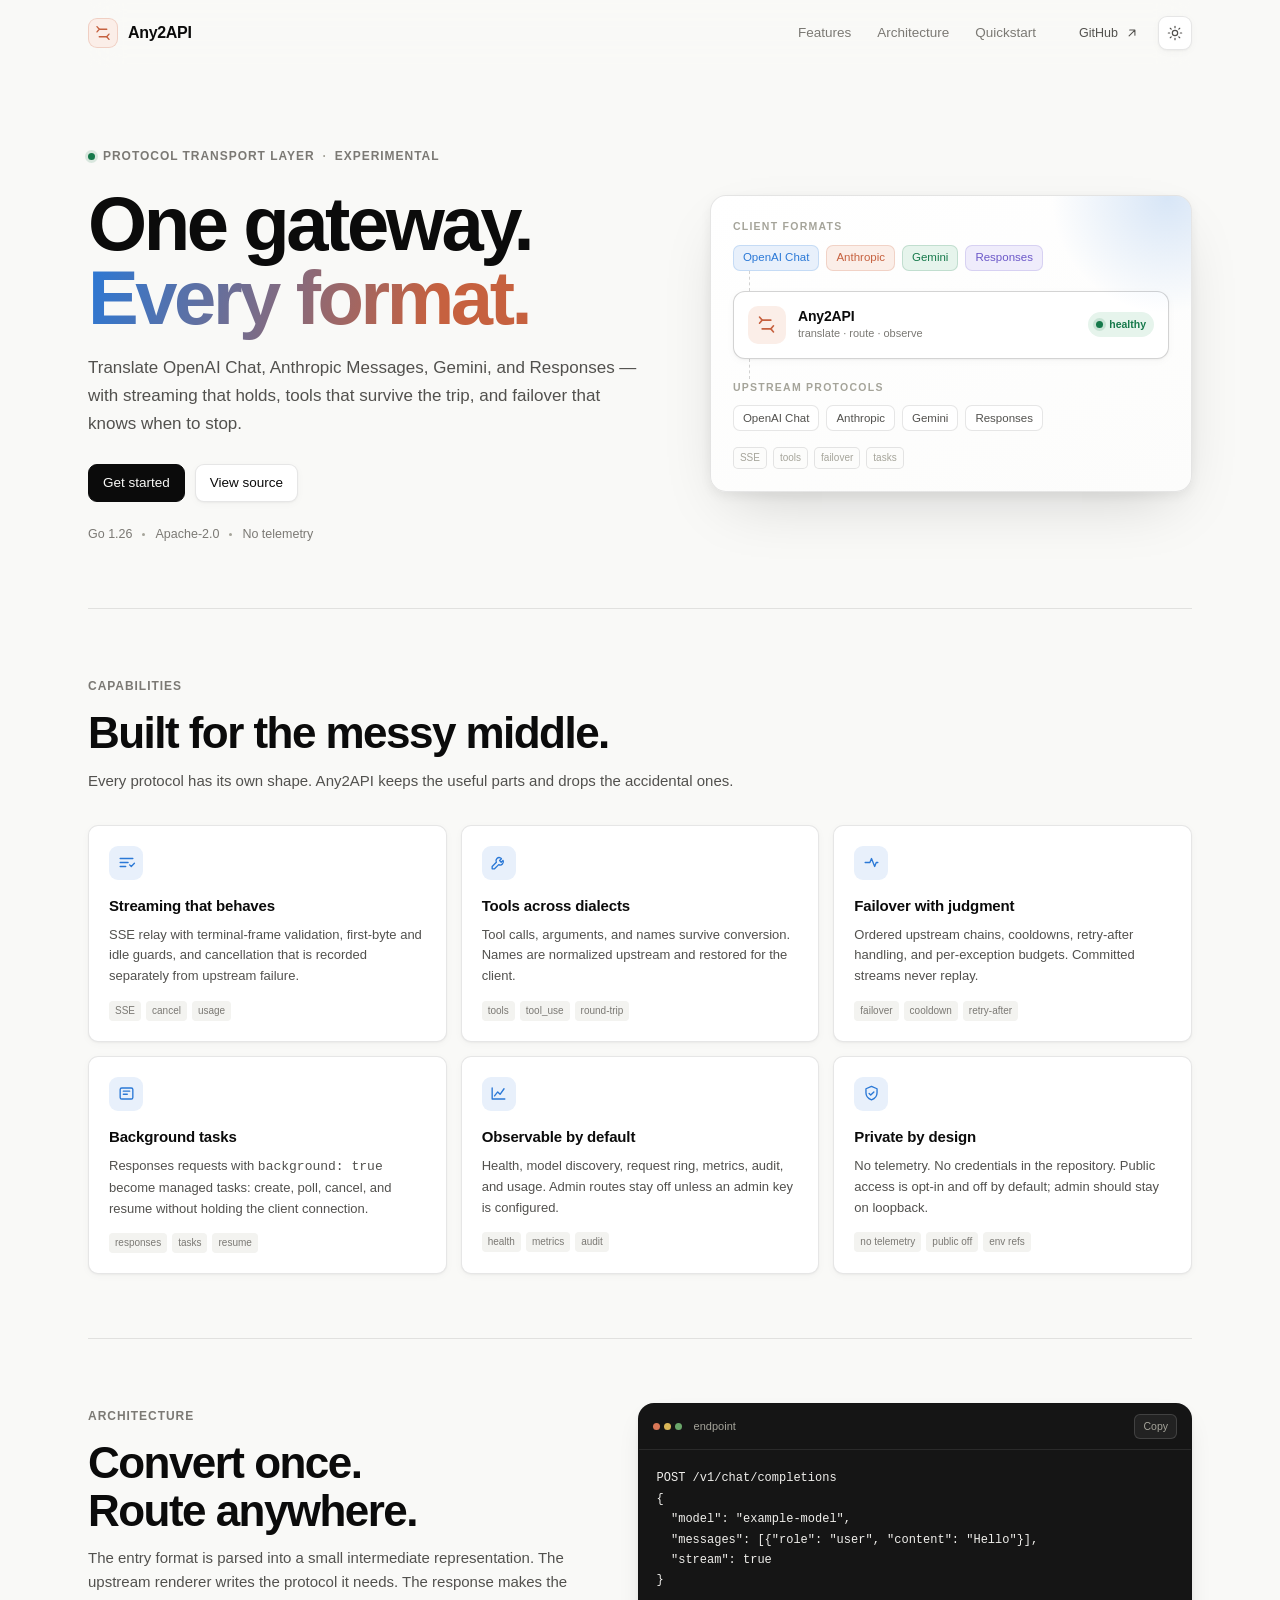
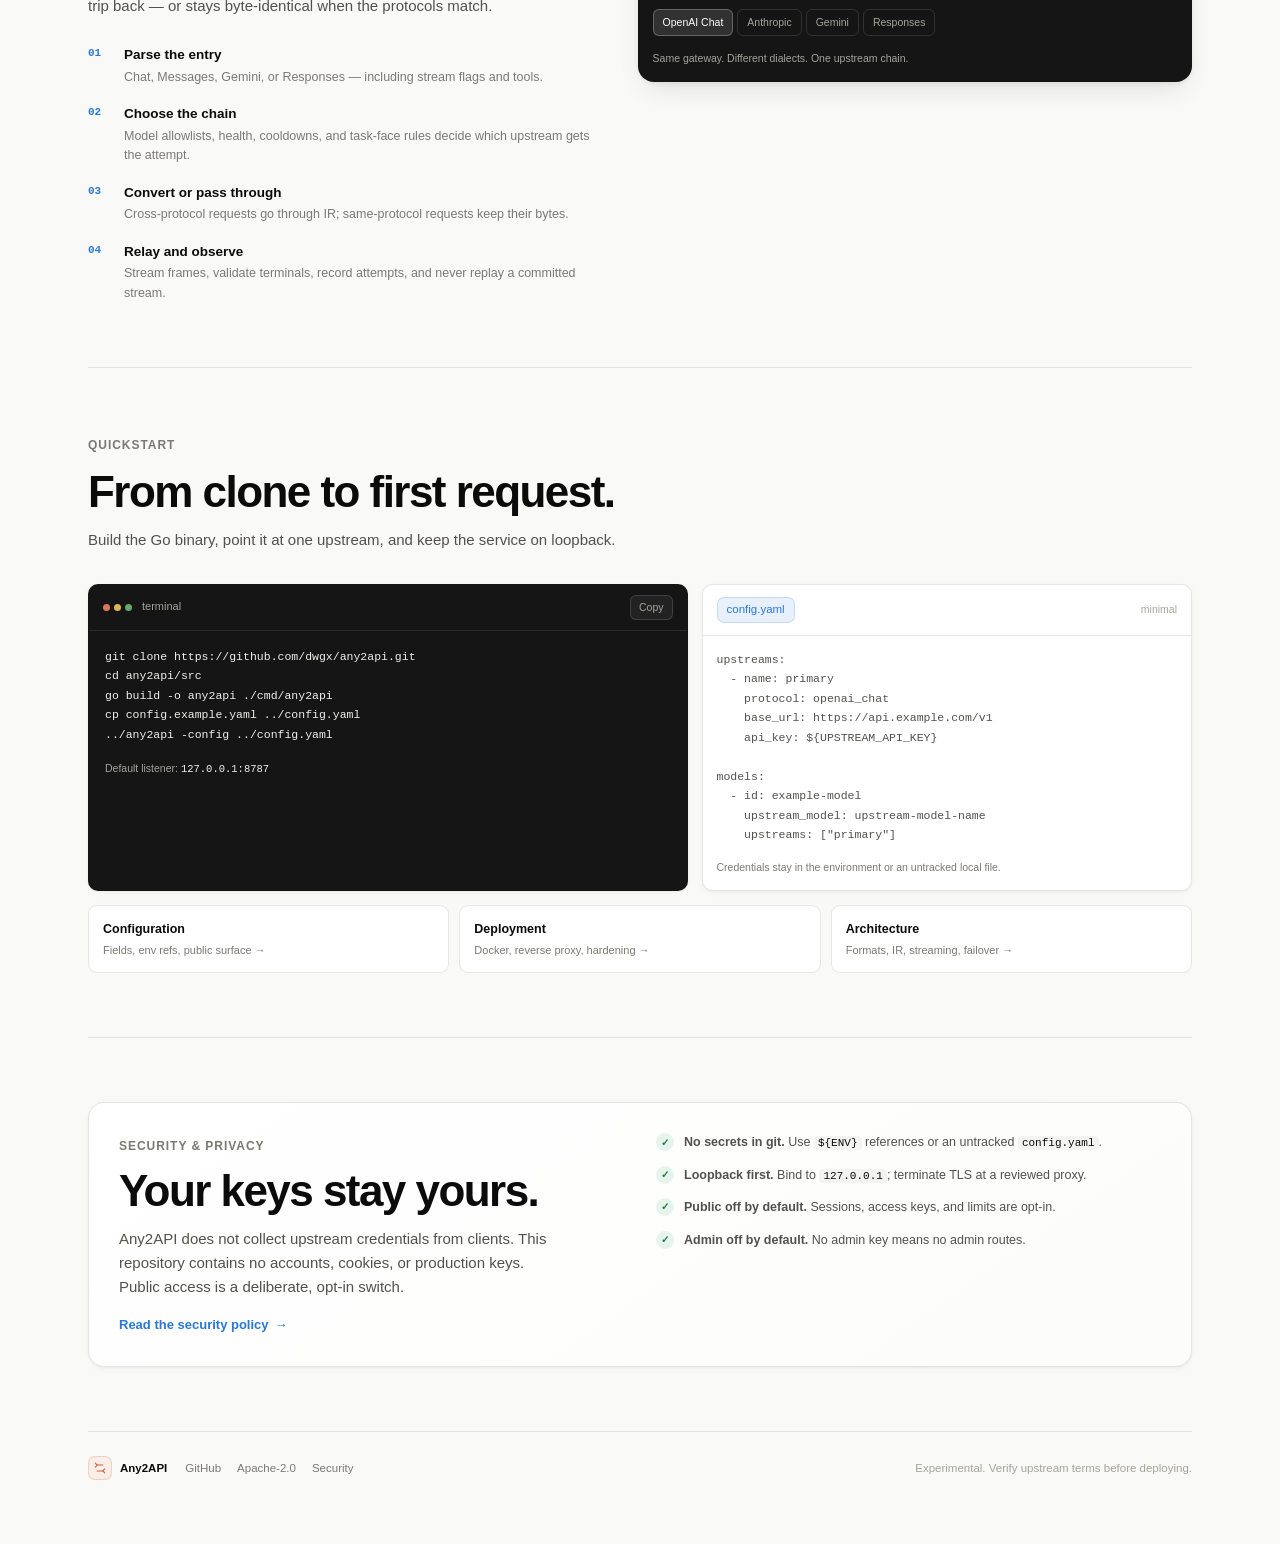
==== index.html @ 8831ee23 "design: add Any2API landing page - Add a responsive GitHub Pages landing page using the Any2API pale" ====
<!doctype html>
<html lang="en" data-theme="light">
<head>
  <meta charset="utf-8">
  <meta name="viewport" content="width=device-width, initial-scale=1">
  <title>Any2API — one gateway, every format</title>
  <meta name="description" content="Any2API translates OpenAI Chat, Anthropic Messages, Gemini, and Responses with streaming, tools, failover, and observable operations.">
  <meta name="theme-color" content="#f9f9f7">
  <link rel="icon" href="assets/favicon.svg" type="image/svg+xml">
  <script>
    (function () {
      try {
        var saved = localStorage.getItem('any2api-theme');
        var dark = window.matchMedia && window.matchMedia('(prefers-color-scheme: dark)').matches;
        document.documentElement.dataset.theme = saved || (dark ? 'dark' : 'light');
      } catch (e) {}
    })();
  </script>
  <link rel="stylesheet" href="assets/site.css">
</head>
<body>
  <div class="page">
    <header class="nav">
      <a class="brand" href="#top" aria-label="Any2API home">
        <span class="brand-mark" aria-hidden="true">
          <svg viewBox="0 0 24 24" fill="none" stroke="currentColor" stroke-width="1.8" stroke-linecap="round" stroke-linejoin="round">
            <path d="M7 7h10M7 17h10"/><path d="M4 10.5 7 7l-3-3.5"/><path d="m20 13.5-3 3.5 3 3.5"/>
          </svg>
        </span>
        <span>Any2API</span>
      </a>
      <nav class="nav-links" aria-label="Primary">
        <a href="#features">Features</a>
        <a href="#how">Architecture</a>
        <a href="#start">Quickstart</a>
      </nav>
      <div class="nav-actions">
        <a class="btn btn-ghost btn-sm" href="https://github.com/dwgx/any2api" target="_blank" rel="noreferrer">
          GitHub
          <svg class="ic" viewBox="0 0 24 24" fill="none" stroke="currentColor" stroke-width="1.8" stroke-linecap="round" stroke-linejoin="round" aria-hidden="true"><path d="M7 17 17 7M8 7h9v9"/></svg>
        </a>
        <button class="icon-btn" id="themeToggle" type="button" aria-label="Toggle color theme" title="Toggle color theme">
          <svg class="ic icon-sun" viewBox="0 0 24 24" fill="none" stroke="currentColor" stroke-width="1.8" stroke-linecap="round" aria-hidden="true">
            <circle cx="12" cy="12" r="4"/><path d="M12 2v2M12 20v2M4.9 4.9l1.4 1.4M17.7 17.7l1.4 1.4M2 12h2M20 12h2M4.9 19.1l1.4-1.4M17.7 6.3l1.4-1.4"/>
          </svg>
          <svg class="ic icon-moon" viewBox="0 0 24 24" fill="none" stroke="currentColor" stroke-width="1.8" stroke-linecap="round" stroke-linejoin="round" aria-hidden="true">
            <path d="M20 14.5A8 8 0 0 1 9.5 4 7 7 0 1 0 20 14.5Z"/>
          </svg>
        </button>
      </div>
    </header>

    <main id="top">
      <section class="hero">
        <div class="hero-copy">
          <div class="eyebrow"><span class="status-dot"></span> Protocol transport layer <span class="sep">·</span> Experimental</div>
          <h1>One gateway.<br><span class="accent-text">Every format.</span></h1>
          <p class="lede">Translate OpenAI Chat, Anthropic Messages, Gemini, and Responses — with streaming that holds, tools that survive the trip, and failover that knows when to stop.</p>
          <div class="actions">
            <a class="btn btn-primary" href="#start">Get started</a>
            <a class="btn" href="https://github.com/dwgx/any2api" target="_blank" rel="noreferrer">View source</a>
          </div>
          <div class="hero-meta">
            <span>Go 1.26</span><span class="dot"></span><span>Apache-2.0</span><span class="dot"></span><span>No telemetry</span>
          </div>
        </div>

        <div class="hero-visual" aria-label="Any2API translates four client formats to four upstream protocols">
          <div class="flow-card">
            <div class="flow-label">Client formats</div>
            <div class="flow-row">
              <span class="chip chip-blue">OpenAI Chat</span>
              <span class="chip chip-clay">Anthropic</span>
              <span class="chip chip-green">Gemini</span>
              <span class="chip chip-violet">Responses</span>
            </div>
            <div class="flow-line" aria-hidden="true"></div>
            <div class="flow-core">
              <span class="core-mark" aria-hidden="true">
                <svg viewBox="0 0 24 24" fill="none" stroke="currentColor" stroke-width="1.8" stroke-linecap="round" stroke-linejoin="round">
                  <path d="M7 7h10M7 17h10"/><path d="M4 10.5 7 7l-3-3.5"/><path d="m20 13.5-3 3.5 3 3.5"/>
                </svg>
              </span>
              <span class="core-copy"><strong>Any2API</strong><small>translate · route · observe</small></span>
              <span class="live-pill"><span class="status-dot"></span> healthy</span>
            </div>
            <div class="flow-line" aria-hidden="true"></div>
            <div class="flow-label">Upstream protocols</div>
            <div class="flow-row">
              <span class="chip">OpenAI Chat</span>
              <span class="chip">Anthropic</span>
              <span class="chip">Gemini</span>
              <span class="chip">Responses</span>
            </div>
            <div class="flow-foot"><span>SSE</span><span>tools</span><span>failover</span><span>tasks</span></div>
          </div>
        </div>
      </section>

      <section class="section" id="features">
        <div class="section-head">
          <div class="eyebrow">Capabilities</div>
          <h2>Built for the messy middle.</h2>
          <p>Every protocol has its own shape. Any2API keeps the useful parts and drops the accidental ones.</p>
        </div>
        <div class="feature-grid">
          <article class="card">
            <span class="card-icon"><svg viewBox="0 0 24 24" fill="none" stroke="currentColor" stroke-width="1.7" stroke-linecap="round" stroke-linejoin="round" aria-hidden="true"><path d="M4 7h16M4 12h10M4 17h7"/><path d="m16 15 2 2 4-4"/></svg></span>
            <h3>Streaming that behaves</h3>
            <p>SSE relay with terminal-frame validation, first-byte and idle guards, and cancellation that is recorded separately from upstream failure.</p>
            <div class="tags"><span>SSE</span><span>cancel</span><span>usage</span></div>
          </article>
          <article class="card">
            <span class="card-icon"><svg viewBox="0 0 24 24" fill="none" stroke="currentColor" stroke-width="1.7" stroke-linecap="round" stroke-linejoin="round" aria-hidden="true"><path d="M14.7 6.3a4 4 0 0 0-5.4 5.4L4 17v3h3l5.3-5.3a4 4 0 0 0 5.4-5.4l-2.3 2.3-2-2 2.3-2.3Z"/></svg></span>
            <h3>Tools across dialects</h3>
            <p>Tool calls, arguments, and names survive conversion. Names are normalized upstream and restored for the client.</p>
            <div class="tags"><span>tools</span><span>tool_use</span><span>round-trip</span></div>
          </article>
          <article class="card">
            <span class="card-icon"><svg viewBox="0 0 24 24" fill="none" stroke="currentColor" stroke-width="1.7" stroke-linecap="round" stroke-linejoin="round" aria-hidden="true"><path d="M4 12h6l2-5 4 10 2-5h2"/></svg></span>
            <h3>Failover with judgment</h3>
            <p>Ordered upstream chains, cooldowns, retry-after handling, and per-exception budgets. Committed streams never replay.</p>
            <div class="tags"><span>failover</span><span>cooldown</span><span>retry-after</span></div>
          </article>
          <article class="card">
            <span class="card-icon"><svg viewBox="0 0 24 24" fill="none" stroke="currentColor" stroke-width="1.7" stroke-linecap="round" stroke-linejoin="round" aria-hidden="true"><rect x="4" y="5" width="16" height="14" rx="2"/><path d="M8 9h8M8 13h5"/></svg></span>
            <h3>Background tasks</h3>
            <p>Responses requests with <code>background: true</code> become managed tasks: create, poll, cancel, and resume without holding the client connection.</p>
            <div class="tags"><span>responses</span><span>tasks</span><span>resume</span></div>
          </article>
          <article class="card">
            <span class="card-icon"><svg viewBox="0 0 24 24" fill="none" stroke="currentColor" stroke-width="1.7" stroke-linecap="round" stroke-linejoin="round" aria-hidden="true"><path d="M4 19V5M4 19h16"/><path d="m7 15 4-5 3 3 5-7"/></svg></span>
            <h3>Observable by default</h3>
            <p>Health, model discovery, request ring, metrics, audit, and usage. Admin routes stay off unless an admin key is configured.</p>
            <div class="tags"><span>health</span><span>metrics</span><span>audit</span></div>
          </article>
          <article class="card">
            <span class="card-icon"><svg viewBox="0 0 24 24" fill="none" stroke="currentColor" stroke-width="1.7" stroke-linecap="round" stroke-linejoin="round" aria-hidden="true"><path d="M12 3 5 6v5c0 4.5 3 7.5 7 9 4-1.5 7-4.5 7-9V6l-7-3Z"/><path d="m9 12 2 2 4-4"/></svg></span>
            <h3>Private by design</h3>
            <p>No telemetry. No credentials in the repository. Public access is opt-in and off by default; admin should stay on loopback.</p>
            <div class="tags"><span>no telemetry</span><span>public off</span><span>env refs</span></div>
          </article>
        </div>
      </section>

      <section class="section split" id="how">
        <div class="split-copy">
          <div class="eyebrow">Architecture</div>
          <h2>Convert once.<br>Route anywhere.</h2>
          <p class="section-lede">The entry format is parsed into a small intermediate representation. The upstream renderer writes the protocol it needs. The response makes the trip back — or stays byte-identical when the protocols match.</p>
          <ol class="steps">
            <li><span class="step-num">01</span><div><strong>Parse the entry</strong><p>Chat, Messages, Gemini, or Responses — including stream flags and tools.</p></div></li>
            <li><span class="step-num">02</span><div><strong>Choose the chain</strong><p>Model allowlists, health, cooldowns, and task-face rules decide which upstream gets the attempt.</p></div></li>
            <li><span class="step-num">03</span><div><strong>Convert or pass through</strong><p>Cross-protocol requests go through IR; same-protocol requests keep their bytes.</p></div></li>
            <li><span class="step-num">04</span><div><strong>Relay and observe</strong><p>Stream frames, validate terminals, record attempts, and never replay a committed stream.</p></div></li>
          </ol>
        </div>
        <div class="code-panel">
          <div class="code-head">
            <span class="code-dots" aria-hidden="true"><i></i><i></i><i></i></span>
            <span class="code-title">endpoint</span>
            <button class="copy-btn" type="button" data-copy-target="protocolCode">Copy</button>
          </div>
          <pre class="code-block"><code id="protocolCode">POST /v1/chat/completions
{
  "model": "example-model",
  "messages": [{"role": "user", "content": "Hello"}],
  "stream": true
}</code></pre>
          <div class="tabs" role="tablist" aria-label="Protocol examples">
            <button class="tab is-active" type="button" role="tab" aria-selected="true" data-protocol="openai">OpenAI Chat</button>
            <button class="tab" type="button" role="tab" aria-selected="false" data-protocol="anthropic">Anthropic</button>
            <button class="tab" type="button" role="tab" aria-selected="false" data-protocol="gemini">Gemini</button>
            <button class="tab" type="button" role="tab" aria-selected="false" data-protocol="responses">Responses</button>
          </div>
          <div class="code-note">Same gateway. Different dialects. One upstream chain.</div>
        </div>
      </section>

      <section class="section" id="start">
        <div class="section-head">
          <div class="eyebrow">Quickstart</div>
          <h2>From clone to first request.</h2>
          <p>Build the Go binary, point it at one upstream, and keep the service on loopback.</p>
        </div>
        <div class="quickstart-grid">
          <div class="terminal">
            <div class="terminal-head">
              <span class="code-dots" aria-hidden="true"><i></i><i></i><i></i></span>
              <span>terminal</span>
              <button class="copy-btn" type="button" data-copy-target="quickstartCode">Copy</button>
            </div>
            <pre class="code-block"><code id="quickstartCode">git clone https://github.com/dwgx/any2api.git
cd any2api/src
go build -o any2api ./cmd/any2api
cp config.example.yaml ../config.yaml
../any2api -config ../config.yaml</code></pre>
            <div class="terminal-foot">Default listener: <code>127.0.0.1:8787</code></div>
          </div>
          <div class="config-card">
            <div class="config-head"><span class="chip chip-blue">config.yaml</span><span class="faint">minimal</span></div>
            <pre class="code-block"><code>upstreams:
  - name: primary
    protocol: openai_chat
    base_url: https://api.example.com/v1
    api_key: ${UPSTREAM_API_KEY}

models:
  - id: example-model
    upstream_model: upstream-model-name
    upstreams: ["primary"]</code></pre>
            <div class="config-foot">Credentials stay in the environment or an untracked local file.</div>
          </div>
        </div>
        <div class="quick-links">
          <a class="link-card" href="https://github.com/dwgx/any2api/blob/main/docs/configuration.md" target="_blank" rel="noreferrer"><strong>Configuration</strong><span>Fields, env refs, public surface →</span></a>
          <a class="link-card" href="https://github.com/dwgx/any2api/blob/main/docs/deployment.md" target="_blank" rel="noreferrer"><strong>Deployment</strong><span>Docker, reverse proxy, hardening →</span></a>
          <a class="link-card" href="https://github.com/dwgx/any2api/blob/main/docs/architecture.md" target="_blank" rel="noreferrer"><strong>Architecture</strong><span>Formats, IR, streaming, failover →</span></a>
        </div>
      </section>

      <section class="section">
        <div class="security-card">
          <div class="security-copy">
            <div class="eyebrow">Security &amp; privacy</div>
            <h2>Your keys stay yours.</h2>
            <p>Any2API does not collect upstream credentials from clients. This repository contains no accounts, cookies, or production keys. Public access is a deliberate, opt-in switch.</p>
            <a class="text-link" href="https://github.com/dwgx/any2api/blob/main/SECURITY.md" target="_blank" rel="noreferrer">Read the security policy <span aria-hidden="true">→</span></a>
          </div>
          <ul class="check-list">
            <li><span class="check" aria-hidden="true">✓</span><span><strong>No secrets in git.</strong> Use <code>${ENV}</code> references or an untracked <code>config.yaml</code>.</span></li>
            <li><span class="check" aria-hidden="true">✓</span><span><strong>Loopback first.</strong> Bind to <code>127.0.0.1</code>; terminate TLS at a reviewed proxy.</span></li>
            <li><span class="check" aria-hidden="true">✓</span><span><strong>Public off by default.</strong> Sessions, access keys, and limits are opt-in.</span></li>
            <li><span class="check" aria-hidden="true">✓</span><span><strong>Admin off by default.</strong> No admin key means no admin routes.</span></li>
          </ul>
        </div>
      </section>
    </main>

    <footer class="footer">
      <div class="footer-brand"><span class="brand-mark small" aria-hidden="true"><svg viewBox="0 0 24 24" fill="none" stroke="currentColor" stroke-width="1.8" stroke-linecap="round" stroke-linejoin="round"><path d="M7 7h10M7 17h10"/><path d="M4 10.5 7 7l-3-3.5"/><path d="m20 13.5-3 3.5 3 3.5"/></svg></span> Any2API</div>
      <div class="footer-links">
        <a href="https://github.com/dwgx/any2api" target="_blank" rel="noreferrer">GitHub</a>
        <a href="https://github.com/dwgx/any2api/blob/main/LICENSE" target="_blank" rel="noreferrer">Apache-2.0</a>
        <a href="https://github.com/dwgx/any2api/blob/main/SECURITY.md" target="_blank" rel="noreferrer">Security</a>
      </div>
      <div class="footer-note">Experimental. Verify upstream terms before deploying.</div>
    </footer>
  </div>
  <script src="assets/site.js"></script>
</body>
</html>
---- assets/site.css ----
:root {
  color-scheme: light;
  --bg: #f9f9f7;
  --surface: #fff;
  --surface-2: #fcfcfb;
  --surface-3: #f3f3f0;
  --text: #0b0b0b;
  --text-2: #52514e;
  --muted: #7b7974;
  --faint: #a5a49a;
  --border: rgba(11, 11, 11, .10);
  --border-strong: rgba(11, 11, 11, .18);
  --accent: #2a78d6;
  --accent-2: #1f63b8;
  --accent-soft: #e8f0fb;
  --clay: #c6613f;
  --clay-soft: #fbeee8;
  --green: #16794b;
  --green-soft: #e6f4ec;
  --violet: #6b57c8;
  --violet-soft: #efecfb;
  --code-bg: #151515;
  --code-text: #f0efec;
  --code-muted: #a5a49a;
  --shadow-sm: 0 1px 2px rgba(11, 11, 11, .04), 0 2px 8px rgba(11, 11, 11, .03);
  --shadow-md: 0 2px 4px rgba(11, 11, 11, .05), 0 12px 28px -8px rgba(11, 11, 11, .12);
  --shadow-lg: 0 4px 12px rgba(11, 11, 11, .06), 0 24px 60px -20px rgba(11, 11, 11, .18);
  --radius: 10px;
  --radius-lg: 16px;
  --font-sans: -apple-system, BlinkMacSystemFont, "Segoe UI", Roboto, "Helvetica Neue", Arial, sans-serif;
  --font-mono: "SF Mono", ui-monospace, Menlo, Consolas, "Liberation Mono", monospace;
  --font-serif: "Iowan Old Style", "Palatino Linotype", Georgia, serif;
  --max: 1160px;
}

[data-theme="dark"] {
  color-scheme: dark;
  --bg: #151515;
  --surface: #1c1c1b;
  --surface-2: #1a1a19;
  --surface-3: #222221;
  --text: #f0efec;
  --text-2: #c3c2b7;
  --muted: #a5a49a;
  --faint: #7b7974;
  --border: rgba(255, 255, 255, .11);
  --border-strong: rgba(255, 255, 255, .20);
  --accent: #7aa7e8;
  --accent-2: #9abdf0;
  --accent-soft: rgba(42, 120, 214, .18);
  --clay: #e08a6d;
  --clay-soft: rgba(214, 119, 87, .16);
  --green: #6ecf9a;
  --green-soft: rgba(22, 121, 75, .20);
  --violet: #b6a8f2;
  --violet-soft: rgba(107, 87, 200, .20);
  --code-bg: #0d0d0d;
  --shadow-sm: 0 1px 2px rgba(0, 0, 0, .30), 0 2px 8px rgba(0, 0, 0, .20);
  --shadow-md: 0 2px 4px rgba(0, 0, 0, .35), 0 12px 28px -8px rgba(0, 0, 0, .55);
  --shadow-lg: 0 4px 12px rgba(0, 0, 0, .40), 0 24px 60px -20px rgba(0, 0, 0, .70);
}

* { box-sizing: border-box; }
html { scroll-behavior: smooth; }
body {
  margin: 0;
  background: var(--bg);
  color: var(--text);
  font: 400 15px/1.6 var(--font-sans);
  -webkit-font-smoothing: antialiased;
  text-rendering: optimizeLegibility;
}
a { color: inherit; text-decoration: none; }
button, input { font: inherit; }
code, pre { font-family: var(--font-mono); }
::selection { background: var(--accent-soft); color: var(--text); }

.page { max-width: var(--max); margin: 0 auto; padding: 0 28px 56px; }

.nav {
  position: sticky; top: 0; z-index: 20;
  display: flex; align-items: center; justify-content: space-between; gap: 24px;
  padding: 16px 0;
  background: color-mix(in srgb, var(--bg) 84%, transparent);
  backdrop-filter: blur(16px); -webkit-backdrop-filter: blur(16px);
  border-bottom: 1px solid transparent;
}
.brand { display: inline-flex; align-items: center; gap: 10px; font-weight: 650; letter-spacing: -.02em; font-size: 16px; }
.brand-mark {
  width: 30px; height: 30px; display: inline-flex; align-items: center; justify-content: center;
  color: var(--clay); background: var(--clay-soft); border: 1px solid color-mix(in srgb, var(--clay) 22%, transparent);
  border-radius: 9px;
}
.brand-mark svg { width: 18px; height: 18px; }
.brand-mark.small { width: 24px; height: 24px; border-radius: 7px; }
.brand-mark.small svg { width: 14px; height: 14px; }
.nav-links { display: flex; align-items: center; gap: 26px; margin-left: auto; margin-right: 8px; }
.nav-links a { color: var(--muted); font-size: 13.5px; transition: color .18s ease; }
.nav-links a:hover { color: var(--text); }
.nav-actions { display: flex; align-items: center; gap: 8px; }
.btn {
  display: inline-flex; align-items: center; justify-content: center; gap: 7px;
  height: 38px; padding: 0 14px; border: 1px solid var(--border); border-radius: 9px;
  background: var(--surface); color: var(--text); font-size: 13.5px; font-weight: 500;
  cursor: pointer; white-space: nowrap; box-shadow: var(--shadow-sm);
  transition: background .18s ease, border-color .18s ease, transform .18s ease, box-shadow .18s ease;
}
.btn:hover { border-color: var(--border-strong); background: var(--surface-2); transform: translateY(-1px); box-shadow: var(--shadow-md); }
.btn:active { transform: translateY(0); }
.btn-primary { background: var(--text); border-color: var(--text); color: var(--bg); box-shadow: none; }
.btn-primary:hover { background: var(--text-2); border-color: var(--text-2); color: var(--bg); }
.btn-ghost { background: transparent; border-color: transparent; box-shadow: none; color: var(--text-2); }
.btn-ghost:hover { background: var(--surface-3); border-color: transparent; box-shadow: none; }
.btn-sm { height: 32px; padding: 0 10px; font-size: 12.5px; }
.btn .ic { width: 14px; height: 14px; }
.icon-btn {
  width: 34px; height: 34px; display: inline-flex; align-items: center; justify-content: center;
  border: 1px solid var(--border); border-radius: 9px; background: var(--surface);
  color: var(--text-2); cursor: pointer; box-shadow: var(--shadow-sm);
}
.icon-btn:hover { color: var(--text); border-color: var(--border-strong); }
.icon-btn .ic { width: 16px; height: 16px; }
[data-theme="light"] .icon-moon { display: none; }
[data-theme="dark"] .icon-sun { display: none; }

.hero {
  display: grid; grid-template-columns: minmax(0, 1.08fr) minmax(380px, .92fr);
  gap: 56px; align-items: center; padding: 76px 0 64px;
}
.eyebrow {
  display: inline-flex; align-items: center; gap: 8px; color: var(--muted);
  font-size: 12px; font-weight: 600; letter-spacing: .08em; text-transform: uppercase;
}
.status-dot {
  width: 7px; height: 7px; border-radius: 50%; background: var(--green);
  box-shadow: 0 0 0 3px color-mix(in srgb, var(--green) 14%, transparent);
  display: inline-block;
}
.sep { color: var(--faint); }
.hero h1 {
  margin: 20px 0 18px; font-size: clamp(48px, 6.2vw, 76px); line-height: .98;
  letter-spacing: -.045em; font-weight: 680;
}
.accent-text {
  background: linear-gradient(105deg, var(--accent), var(--clay) 78%);
  -webkit-background-clip: text; background-clip: text; color: transparent;
}
.lede { max-width: 560px; margin: 0 0 26px; color: var(--text-2); font-size: 17px; line-height: 1.65; }
.actions { display: flex; flex-wrap: wrap; gap: 10px; }
.hero-meta { display: flex; align-items: center; gap: 10px; margin-top: 22px; color: var(--muted); font-size: 12.5px; }
.hero-meta .dot { width: 3px; height: 3px; border-radius: 50%; background: var(--faint); }

.hero-visual { min-width: 0; }
.flow-card {
  position: relative; padding: 22px; border: 1px solid var(--border); border-radius: var(--radius-lg);
  background: linear-gradient(160deg, var(--surface), var(--surface-2));
  box-shadow: var(--shadow-lg); overflow: hidden;
}
.flow-card::before {
  content: ""; position: absolute; inset: -40% -20% auto auto; width: 240px; height: 240px;
  background: radial-gradient(circle, color-mix(in srgb, var(--accent) 18%, transparent), transparent 68%);
  pointer-events: none;
}
.flow-label { color: var(--faint); font-size: 10.5px; font-weight: 650; letter-spacing: .12em; text-transform: uppercase; margin-bottom: 10px; }
.flow-row { display: flex; flex-wrap: wrap; gap: 7px; }
.chip {
  display: inline-flex; align-items: center; height: 26px; padding: 0 9px;
  border: 1px solid var(--border); border-radius: 7px; background: var(--surface);
  color: var(--text-2); font-size: 11.5px; font-weight: 500; white-space: nowrap;
}
.chip-blue { color: var(--accent); background: var(--accent-soft); border-color: color-mix(in srgb, var(--accent) 18%, transparent); }
.chip-clay { color: var(--clay); background: var(--clay-soft); border-color: color-mix(in srgb, var(--clay) 20%, transparent); }
.chip-green { color: var(--green); background: var(--green-soft); border-color: color-mix(in srgb, var(--green) 18%, transparent); }
.chip-violet { color: var(--violet); background: var(--violet-soft); border-color: color-mix(in srgb, var(--violet) 18%, transparent); }
.flow-line { height: 20px; margin-left: 16px; border-left: 1px dashed var(--border-strong); }
.flow-core {
  display: flex; align-items: center; gap: 12px; padding: 14px;
  border: 1px solid var(--border-strong); border-radius: 12px; background: var(--surface);
  box-shadow: var(--shadow-sm);
}
.core-mark {
  width: 38px; height: 38px; display: inline-flex; align-items: center; justify-content: center;
  color: var(--clay); background: var(--clay-soft); border-radius: 10px; flex: none;
}
.core-mark svg { width: 21px; height: 21px; }
.core-copy { display: flex; flex-direction: column; line-height: 1.25; min-width: 0; }
.core-copy strong { font-size: 14px; letter-spacing: -.01em; }
.core-copy small { color: var(--muted); font-size: 11px; margin-top: 2px; }
.live-pill {
  display: inline-flex; align-items: center; gap: 6px; margin-left: auto;
  padding: 4px 8px; border-radius: 999px; background: var(--green-soft); color: var(--green);
  font-size: 10.5px; font-weight: 600;
}
.flow-foot { display: flex; flex-wrap: wrap; gap: 6px; margin-top: 16px; }
.flow-foot span {
  font-size: 10px; color: var(--faint); border: 1px solid var(--border);
  border-radius: 5px; padding: 2px 6px; background: var(--surface-2);
}

.section { padding: 64px 0; border-top: 1px solid var(--border); }
.section-head { max-width: 680px; margin-bottom: 32px; }
.section h2 { margin: 12px 0 12px; font-size: clamp(30px, 4vw, 44px); line-height: 1.08; letter-spacing: -.035em; font-weight: 650; }
.section p { color: var(--text-2); margin: 0; }
.section-lede { max-width: 520px; }
.feature-grid { display: grid; grid-template-columns: repeat(3, minmax(0, 1fr)); gap: 14px; }
.card {
  padding: 20px; border: 1px solid var(--border); border-radius: var(--radius);
  background: var(--surface); box-shadow: var(--shadow-sm);
  transition: transform .2s ease, box-shadow .2s ease, border-color .2s ease;
}
.card:hover { transform: translateY(-2px); border-color: var(--border-strong); box-shadow: var(--shadow-md); }
.card-icon {
  width: 34px; height: 34px; display: inline-flex; align-items: center; justify-content: center;
  border-radius: 9px; background: var(--accent-soft); color: var(--accent); margin-bottom: 14px;
}
.card-icon svg { width: 19px; height: 19px; }
.card h3 { margin: 0 0 7px; font-size: 15px; letter-spacing: -.01em; }
.card p { color: var(--text-2); font-size: 13px; line-height: 1.6; margin: 0; }
.tags { display: flex; flex-wrap: wrap; gap: 5px; margin-top: 14px; }
.tags span { font-size: 10px; color: var(--muted); background: var(--surface-3); border-radius: 4px; padding: 2px 6px; }

.split { display: grid; grid-template-columns: minmax(0, .95fr) minmax(0, 1.05fr); gap: 48px; align-items: start; }
.steps { list-style: none; margin: 26px 0 0; padding: 0; display: grid; gap: 16px; }
.steps li { display: flex; gap: 14px; align-items: flex-start; }
.step-num { font: 600 11px/1 var(--font-mono); color: var(--accent); padding-top: 4px; min-width: 22px; }
.steps strong { display: block; font-size: 13.5px; margin-bottom: 2px; }
.steps p { font-size: 12.5px; line-height: 1.55; color: var(--muted); }
.code-panel { border: 1px solid var(--border); border-radius: var(--radius-lg); background: var(--code-bg); color: var(--code-text); box-shadow: var(--shadow-md); overflow: hidden; }
.code-head, .terminal-head {
  display: flex; align-items: center; gap: 10px; padding: 10px 14px;
  border-bottom: 1px solid rgba(255, 255, 255, .09); color: var(--code-muted); font-size: 11px;
}
.code-dots { display: inline-flex; gap: 4px; }
.code-dots i { width: 7px; height: 7px; border-radius: 50%; background: #555; display: inline-block; }
.code-dots i:nth-child(1) { background: #d97757; }
.code-dots i:nth-child(2) { background: #d9b657; }
.code-dots i:nth-child(3) { background: #6aa66a; }
.code-title { margin-left: 2px; }
.copy-btn {
  margin-left: auto; border: 1px solid rgba(255, 255, 255, .14); background: rgba(255, 255, 255, .06);
  color: var(--code-muted); border-radius: 6px; height: 25px; padding: 0 8px; font-size: 10.5px; cursor: pointer;
}
.copy-btn:hover { color: #fff; border-color: rgba(255, 255, 255, .28); }
.code-block { margin: 0; padding: 18px; overflow-x: auto; font-size: 12px; line-height: 1.7; }
.code-block code { font-family: var(--font-mono); white-space: pre; }
.code-note { padding: 0 14px 14px; color: var(--code-muted); font-size: 10.5px; }
.tabs { display: flex; flex-wrap: wrap; gap: 4px; padding: 0 14px 14px; }
.tab {
  border: 1px solid rgba(255, 255, 255, .12); background: transparent; color: var(--code-muted);
  border-radius: 6px; height: 27px; padding: 0 9px; font-size: 10.5px; cursor: pointer;
}
.tab:hover { color: #fff; border-color: rgba(255, 255, 255, .26); }
.tab.is-active { background: rgba(255, 255, 255, .12); color: #fff; border-color: rgba(255, 255, 255, .26); }

.quickstart-grid { display: grid; grid-template-columns: 1.1fr .9fr; gap: 14px; }
.terminal, .config-card { border: 1px solid var(--border); border-radius: var(--radius); background: var(--surface); box-shadow: var(--shadow-sm); overflow: hidden; }
.terminal { background: var(--code-bg); color: var(--code-text); border-color: transparent; }
.terminal .code-block { padding: 16px; font-size: 11.5px; }
.terminal-head { border-bottom-color: rgba(255, 255, 255, .09); color: var(--code-muted); }
.terminal-foot { padding: 0 16px 14px; color: var(--code-muted); font-size: 10.5px; }
.terminal-foot code { color: var(--code-text); }
.config-head { display: flex; align-items: center; justify-content: space-between; padding: 12px 14px; border-bottom: 1px solid var(--border); }
.config-card .code-block { padding: 14px; font-size: 11.5px; color: var(--text-2); }
.config-foot { padding: 0 14px 14px; color: var(--muted); font-size: 10.5px; }
.faint { color: var(--faint); font-size: 10.5px; }
.quick-links { display: grid; grid-template-columns: repeat(3, 1fr); gap: 10px; margin-top: 14px; }
.link-card {
  display: flex; flex-direction: column; gap: 3px; padding: 13px 14px;
  border: 1px solid var(--border); border-radius: 9px; background: var(--surface);
  transition: border-color .18s ease, transform .18s ease;
}
.link-card:hover { border-color: var(--border-strong); transform: translateY(-1px); }
.link-card strong { font-size: 12.5px; }
.link-card span { color: var(--muted); font-size: 11px; }

.security-card {
  display: grid; grid-template-columns: 1fr 1fr; gap: 32px; align-items: start;
  padding: 30px; border: 1px solid var(--border); border-radius: var(--radius-lg);
  background: linear-gradient(145deg, var(--surface), var(--surface-2)); box-shadow: var(--shadow-sm);
}
.security-copy h2 { margin-top: 10px; }
.security-copy p { max-width: 440px; }
.text-link { display: inline-flex; gap: 6px; margin-top: 16px; color: var(--accent); font-size: 13px; font-weight: 550; }
.text-link:hover { color: var(--accent-2); }
.check-list { list-style: none; margin: 0; padding: 0; display: grid; gap: 13px; }
.check-list li { display: flex; gap: 10px; color: var(--text-2); font-size: 12.5px; line-height: 1.55; }
.check { width: 18px; height: 18px; flex: none; border-radius: 50%; background: var(--green-soft); color: var(--green); display: inline-flex; align-items: center; justify-content: center; font-size: 10px; font-weight: 700; }
.check-list code { font-size: 11px; color: var(--text); background: var(--surface-3); padding: 1px 4px; border-radius: 4px; }

.footer {
  display: flex; align-items: center; gap: 18px; flex-wrap: wrap;
  padding: 24px 0 8px; border-top: 1px solid var(--border); color: var(--muted); font-size: 11.5px;
}
.footer-brand { display: inline-flex; align-items: center; gap: 8px; color: var(--text); font-weight: 600; }
.footer-links { display: flex; gap: 16px; }
.footer-links a:hover { color: var(--text); }
.footer-note { margin-left: auto; color: var(--faint); }

@media (max-width: 980px) {
  .hero { grid-template-columns: 1fr; gap: 40px; padding-top: 56px; }
  .hero-visual { max-width: 560px; }
  .feature-grid { grid-template-columns: repeat(2, minmax(0, 1fr)); }
  .split { grid-template-columns: 1fr; gap: 30px; }
  .quickstart-grid { grid-template-columns: 1fr; }
  .security-card { grid-template-columns: 1fr; }
}
@media (max-width: 700px) {
  .page { padding: 0 18px 40px; }
  .nav-links { display: none; }
  .hero { padding: 44px 0 48px; }
  .hero h1 { font-size: clamp(42px, 12vw, 58px); }
  .lede { font-size: 15px; }
  .feature-grid { grid-template-columns: 1fr; }
  .quick-links { grid-template-columns: 1fr; }
  .footer-note { margin-left: 0; width: 100%; }
  .hero-meta { flex-wrap: wrap; }
}
@media (prefers-reduced-motion: reduce) {
  html { scroll-behavior: auto; }
  *, *::before, *::after { transition: none !important; animation: none !important; }
}
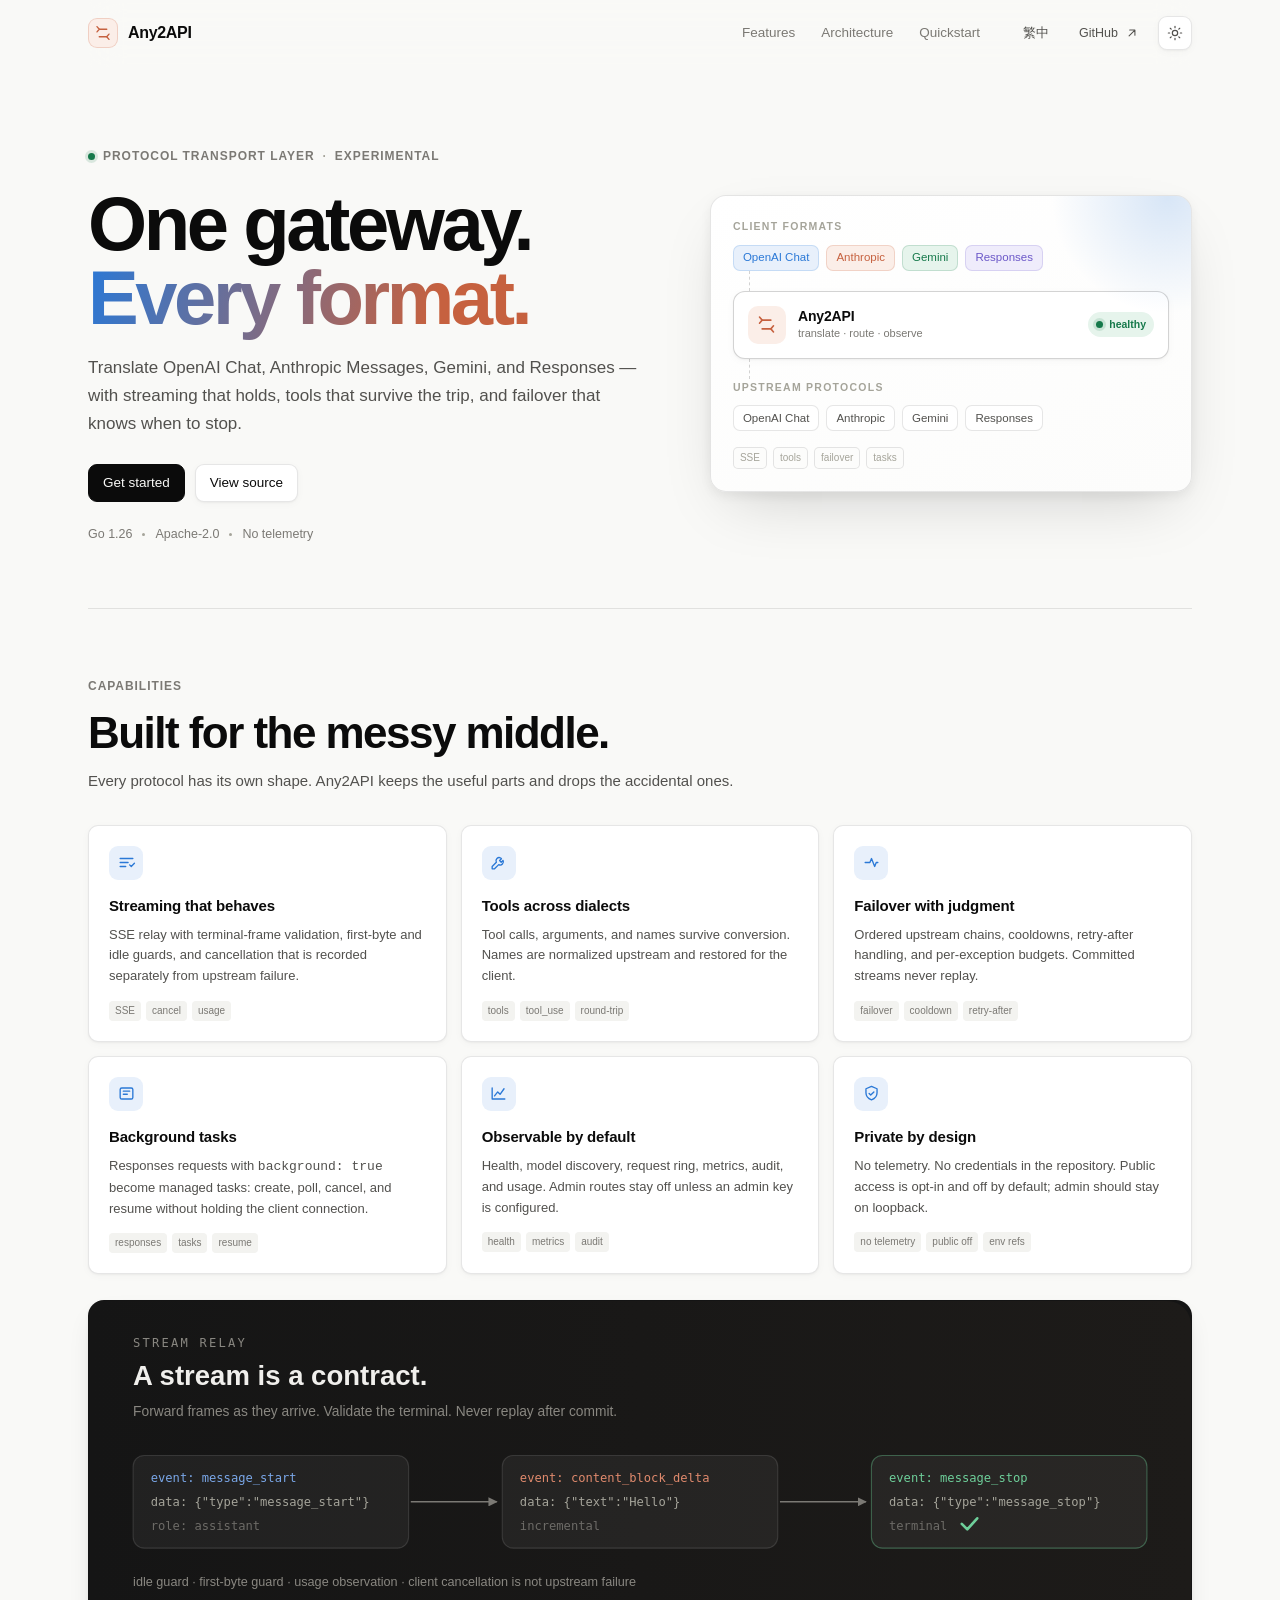
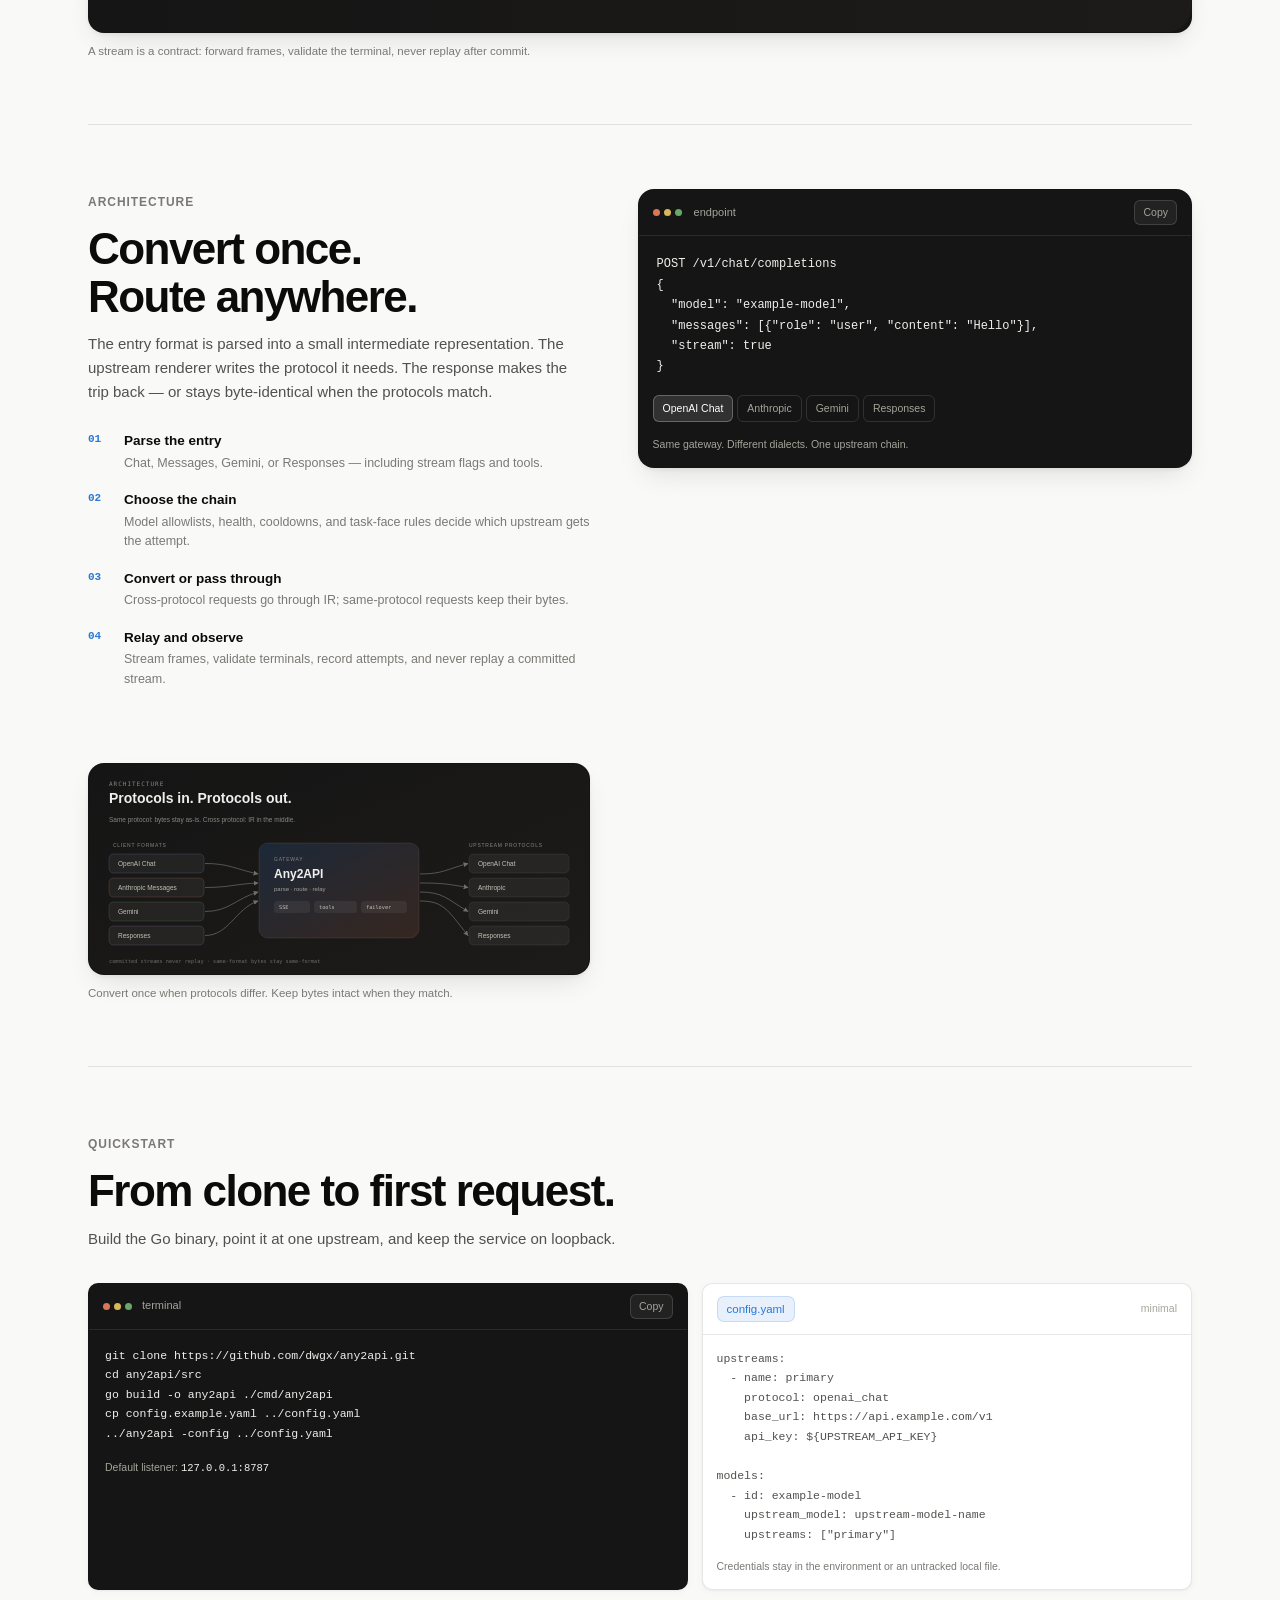
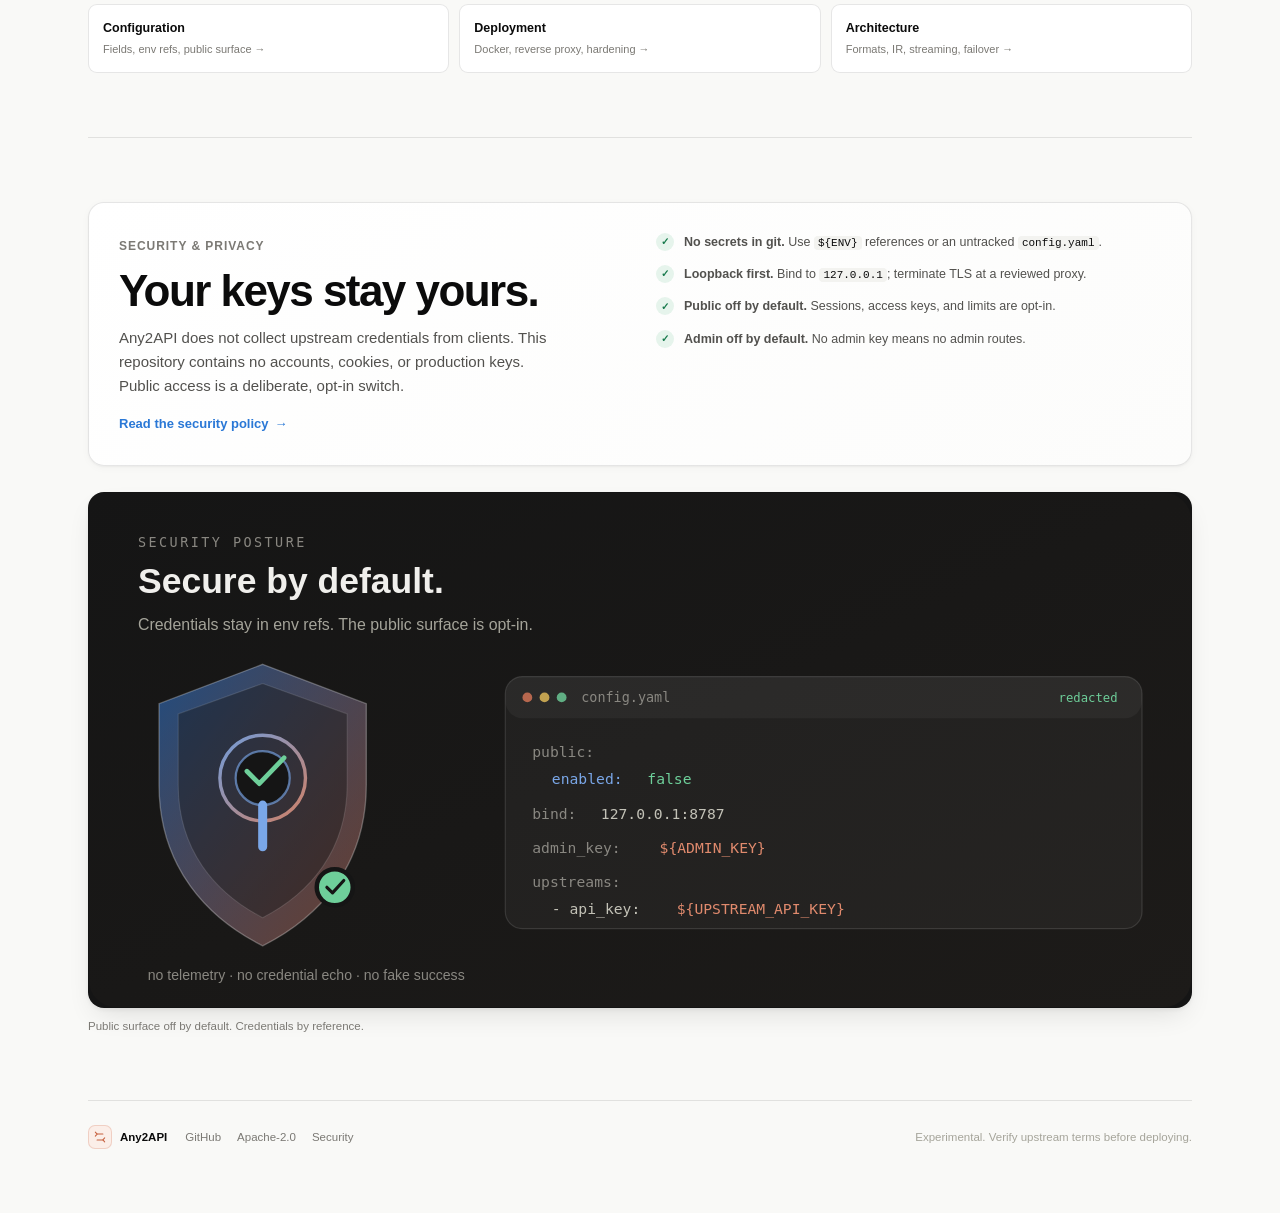
==== commit 59089429: "docs: add Traditional Chinese site and illustrations - Add README.zh-Hant.md and zh-Hant landing pag" ====
--- a/index.html
+++ b/index.html
@@ -6,6 +6,21 @@
   <title>Any2API — one gateway, every format</title>
   <meta name="description" content="Any2API translates OpenAI Chat, Anthropic Messages, Gemini, and Responses with streaming, tools, failover, and observable operations.">
   <meta name="theme-color" content="#f9f9f7">
+  <meta property="og:title" content="Any2API — one gateway, every format">
+  <meta property="og:description" content="Translate OpenAI Chat, Anthropic Messages, Gemini, and Responses with streaming, tools, failover, and observable operations.">
+  <meta property="og:type" content="website">
+  <meta property="og:locale" content="en_US">
+  <meta property="og:site_name" content="Any2API">
+  <meta property="og:url" content="https://dwgx.github.io/any2api/">
+  <meta name="twitter:card" content="summary_large_image">
+  <meta property="og:image" content="https://dwgx.github.io/any2api/assets/og.png">
+  <meta property="og:image:width" content="1200">
+  <meta property="og:image:height" content="630">
+  <meta property="og:image:type" content="image/png">
+  <meta name="twitter:image" content="https://dwgx.github.io/any2api/assets/og.png">
+  <link rel="canonical" href="https://dwgx.github.io/any2api/">
+  <link rel="alternate" hreflang="zh-Hant" href="https://dwgx.github.io/any2api/zh-Hant/">
+  <link rel="alternate" hreflang="x-default" href="https://dwgx.github.io/any2api/">
   <link rel="icon" href="assets/favicon.svg" type="image/svg+xml">
   <script>
     (function () {
@@ -35,6 +50,7 @@
         <a href="#start">Quickstart</a>
       </nav>
       <div class="nav-actions">
+        <a class="btn btn-ghost btn-sm" href="zh-Hant/" hreflang="zh-Hant">繁中</a>
         <a class="btn btn-ghost btn-sm" href="https://github.com/dwgx/any2api" target="_blank" rel="noreferrer">
           GitHub
           <svg class="ic" viewBox="0 0 24 24" fill="none" stroke="currentColor" stroke-width="1.8" stroke-linecap="round" stroke-linejoin="round" aria-hidden="true"><path d="M7 17 17 7M8 7h9v9"/></svg>
@@ -141,6 +157,10 @@
             <div class="tags"><span>no telemetry</span><span>public off</span><span>env refs</span></div>
           </article>
         </div>
+        <figure class="figure">
+          <img src="assets/streaming.svg" alt="SSE frames flowing through Any2API with a validated terminal frame">
+          <figcaption>A stream is a contract: forward frames, validate the terminal, never replay after commit.</figcaption>
+        </figure>
       </section>
 
       <section class="section split" id="how">
@@ -175,6 +195,10 @@
           </div>
           <div class="code-note">Same gateway. Different dialects. One upstream chain.</div>
         </div>
+        <figure class="figure">
+          <img src="assets/architecture.svg" alt="Client formats on the left, Any2API in the middle, upstream protocols on the right">
+          <figcaption>Convert once when protocols differ. Keep bytes intact when they match.</figcaption>
+        </figure>
       </section>
 
       <section class="section" id="start">
@@ -234,6 +258,10 @@
             <li><span class="check" aria-hidden="true">✓</span><span><strong>Admin off by default.</strong> No admin key means no admin routes.</span></li>
           </ul>
         </div>
+        <figure class="figure">
+          <img src="assets/security.svg" alt="Security posture: public surface off, loopback bind, environment references, admin key required">
+          <figcaption>Public surface off by default. Credentials by reference.</figcaption>
+        </figure>
       </section>
     </main>
 
--- a/assets/site.css
+++ b/assets/site.css
@@ -198,6 +198,9 @@
 }
 
 .section { padding: 64px 0; border-top: 1px solid var(--border); }
+.figure { margin: 26px 0 0; }
+.figure img { display: block; width: 100%; height: auto; border-radius: var(--radius-lg); border: 1px solid var(--border); box-shadow: var(--shadow-md); background: #151515; }
+.figure figcaption { margin-top: 9px; color: var(--muted); font-size: 11.5px; }
 .section-head { max-width: 680px; margin-bottom: 32px; }
 .section h2 { margin: 12px 0 12px; font-size: clamp(30px, 4vw, 44px); line-height: 1.08; letter-spacing: -.035em; font-weight: 650; }
 .section p { color: var(--text-2); margin: 0; }
